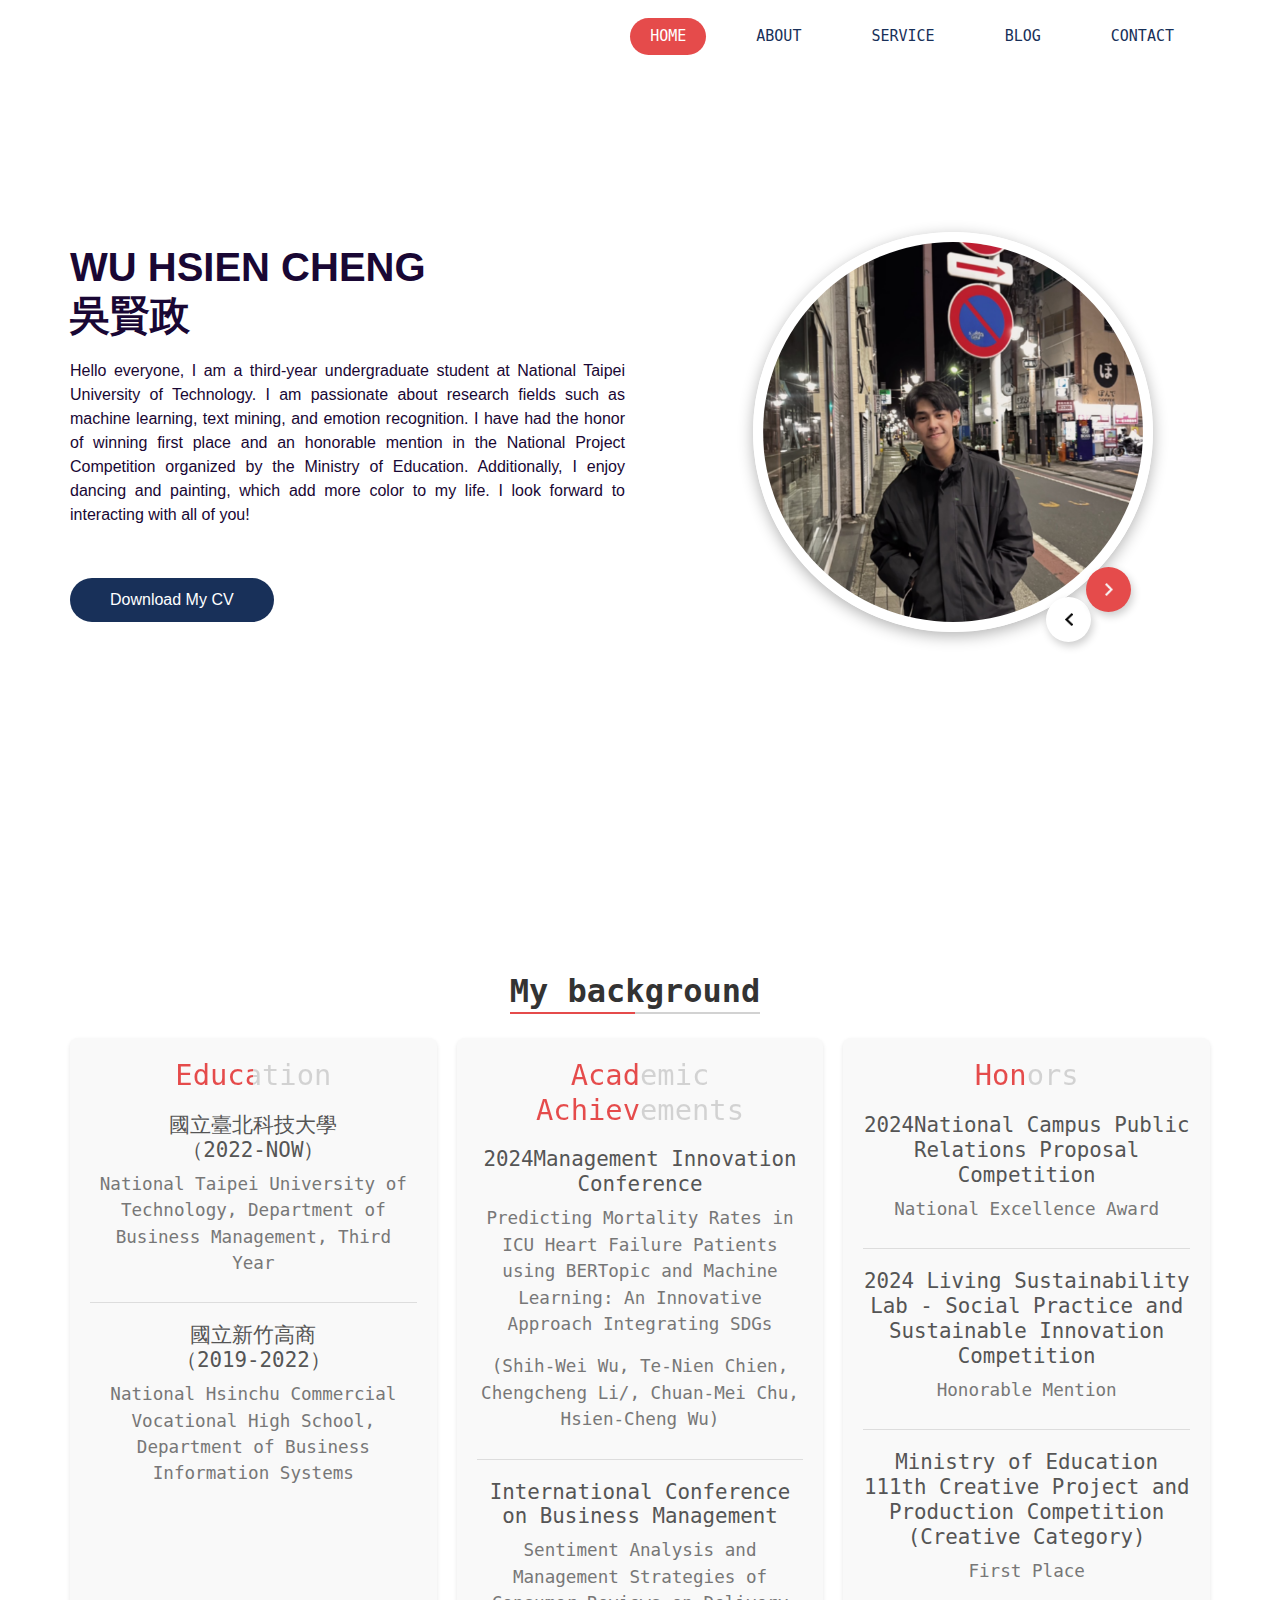
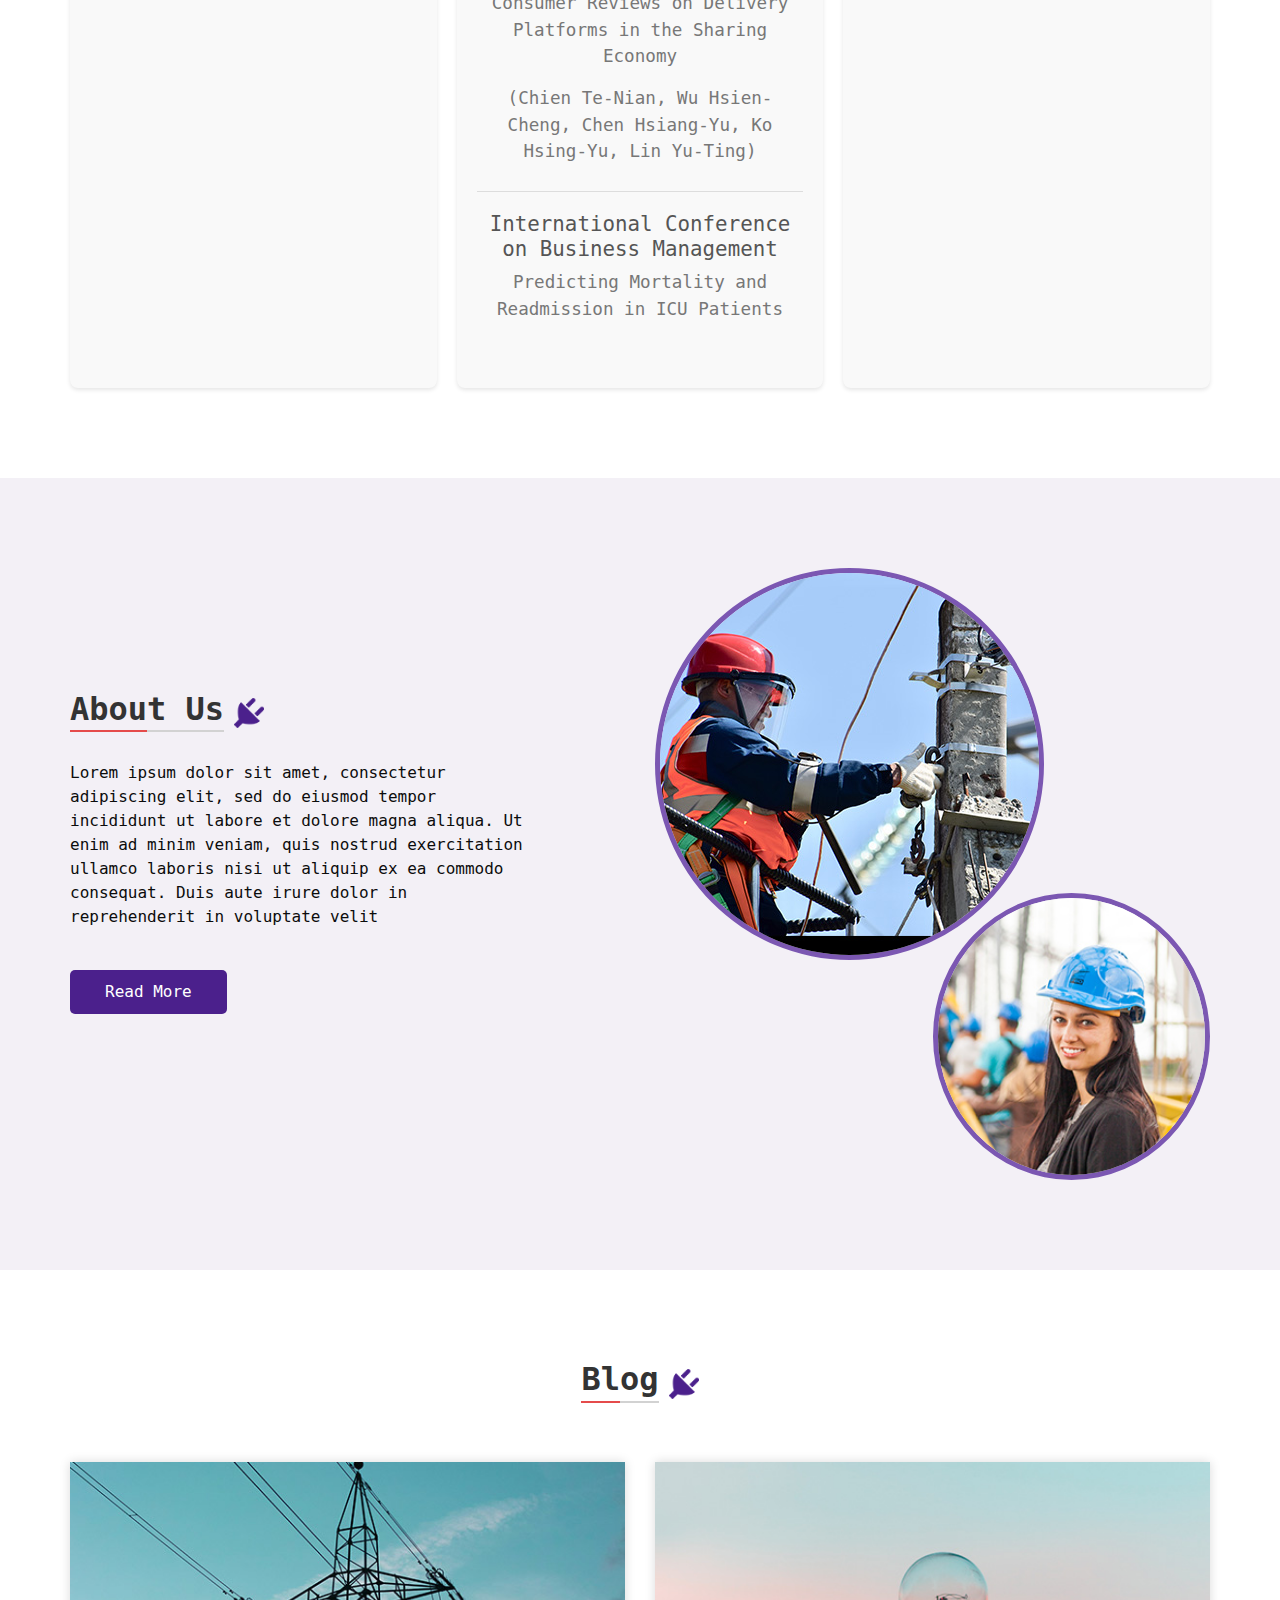
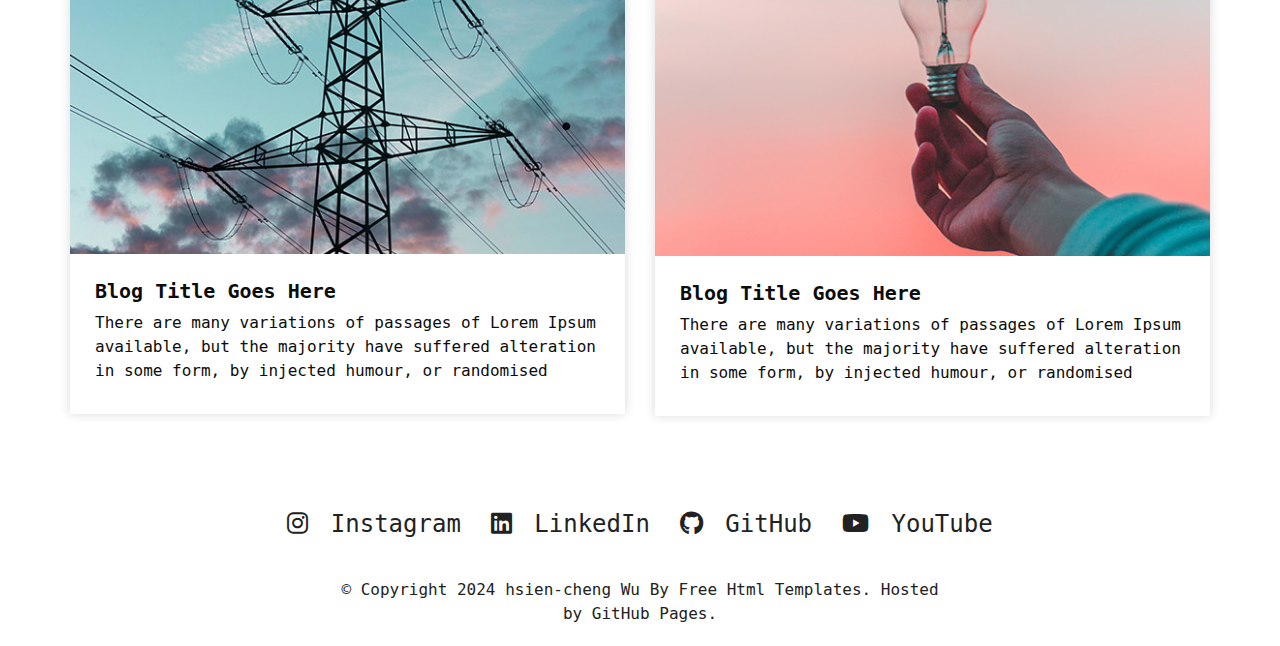
==== index.html @ a1e7399a "Add files via upload" ====
<!DOCTYPE html>
<html>

<head>
  <!-- Basic -->
  <meta charset="utf-8" />
  <meta http-equiv="X-UA-Compatible" content="IE=edge" />
  <!-- Mobile Metas -->
  <meta name="viewport" content="width=device-width, initial-scale=1, shrink-to-fit=no" />
  <!-- Site Metas -->
  <meta name="keywords" content="" />
  <meta name="description" content="" />
  <meta name="author" content="" />


  <!-- slider stylesheet -->
  <link rel="stylesheet" type="text/css" href="https://cdnjs.cloudflare.com/ajax/libs/OwlCarousel2/2.1.3/assets/owl.carousel.min.css" />

  <!-- bootstrap core css -->
  <link rel="stylesheet" type="text/css" href="css/bootstrap.css" />

  <!-- fonts style -->
  <link href="https://fonts.googleapis.com/css?family=Poppins:400,600,700&display=swap" rel="stylesheet">
  <!-- Custom styles for this template -->
  <link href="css/style.css" rel="stylesheet" />
  <!-- responsive style -->
  <link href="css/responsive.css" rel="stylesheet" />
  <link rel="stylesheet" href="https://cdnjs.cloudflare.com/ajax/libs/font-awesome/6.0.0-beta3/css/all.min.css">

</head>

<body>

  <div class="hero_area">
    <!-- header section strats -->
    <header class="header_section">
      <div class="container">
        <nav class="navbar navbar-expand-lg custom_nav-container ">
     
          <button class="navbar-toggler" type="button" data-toggle="collapse" data-target="#navbarSupportedContent" aria-controls="navbarSupportedContent" aria-expanded="false" aria-label="Toggle navigation">
            <span class="s-1"> </span>
            <span class="s-2"> </span>
            <span class="s-3"> </span>
          </button>

          <div class="collapse navbar-collapse" id="navbarSupportedContent">
            <div class="d-flex ml-auto flex-column flex-lg-row align-items-center">
              <ul class="navbar-nav  ">
                <li class="nav-item active">
                  <a class="nav-link" href="index.html">Home <span class="sr-only">(current)</span></a>
                </li>
                <li class="nav-item">
                  <a class="nav-link" href="about.html"> About</a>
                </li>
                <li class="nav-item">
                  <a class="nav-link" href="service.html"> Service </a>
                </li>
                <li class="nav-item">
                  <a class="nav-link" href="blog.html"> Blog </a>
                </li>
                <li class="nav-item">
                  <a class="nav-link" href="contact.html">Contact </a>
                </li>
              </ul>
            </div>
          </div>
        </nav>
      </div>
    </header>
    <!-- end header section -->
    <!-- slider section -->
    <section class=" slider_section ">
      <div class="container">
        <div class="row">
          <div class="col-md-6 ">
            <div class="detail_box">
              <h1>
                Wu 
                Hsien 
                cheng<br>
                 吳賢政
              </h1>
              <p>
                Hello everyone, I am a third-year undergraduate student at National Taipei University of Technology. I am passionate about research fields such as machine learning, text mining, and emotion recognition. I have had the honor of winning first place and an honorable mention in the National Project Competition organized by the Ministry of Education. Additionally, I enjoy dancing and painting, which add more color to my life. I look forward to interacting with all of you!
              </p>
              <a href="" class="">
                Download My CV
            </div>
          </div>
          <div class="col-lg-5 col-md-6 offset-lg-1">
            <div class="img_content">
              <div class="img_container">
                <div id="carouselExampleControls" class="carousel slide" data-ride="carousel">
                  <div class="carousel-inner">
                    <div class="carousel-item active">
                      <div class="img-box">
                        <img src="images/My photo.jpg" alt="">
                      </div>
                    </div>
                    <div class="carousel-item">
                      <div class="img-box">
                        <img src="images/My photo.jpg" alt="">
                      </div>
                    </div>
                    <div class="carousel-item">
                      <div class="img-box">
                        <img src="images/My photo.jpg" alt="">
                      </div>
                    </div>
                  </div>
                </div>
              </div>
              <a class="carousel-control-prev" href="#carouselExampleControls" role="button" data-slide="prev">
                <span class="sr-only">Previous</span>
              </a>
              <a class="carousel-control-next" href="#carouselExampleControls" role="button" data-slide="next">
                <span class="sr-only">Next</span>
              </a>
            </div>

          </div>
        </div>
      </div>
    </section>
    <!-- end slider section -->
  </div>


  <!-- service section -->
  <section class="service_section layout_padding">
    <div class="container">
      <div class="heading_container">
        <h2>
          
          My background
         
        </h2>
       
      </div>

      <div class="three-columns">
        <section id="education">
          <h2>Education</h2>
          <div class="education-item">
            <h3>國立臺北科技大學<br>
              （2022-NOW）</h3>
            <p>National Taipei University of Technology, Department of Business Management, Third Year</p>
          </div>
          <div class="education-item">
            <h3>國立新竹高商<br>
              （2019-2022）</h3>
            <p>National Hsinchu Commercial Vocational High School, Department of Business Information Systems</p>
          </div>
          
        </section>
      
        <section id="academic-services">
          <h2>Academic Achievements</h2>
          <div class="service-item">
            
            <h3>2024Management Innovation Conference</h3>
            <p>Predicting Mortality Rates in ICU Heart Failure Patients using BERTopic and Machine Learning: An Innovative Approach Integrating SDGs</p>
            <p>(Shih-Wei Wu, Te-Nien Chien, Chengcheng Li/, Chuan-Mei Chu, Hsien-Cheng Wu)</p>
          </div>
          <div class="service-item">
            <h3>International Conference on Business Management</h3>
            <p>Sentiment Analysis and Management Strategies of Consumer Reviews on Delivery Platforms in the Sharing Economy</p>
            <p>(Chien Te-Nian, Wu Hsien-Cheng, Chen Hsiang-Yu, Ko Hsing-Yu, Lin Yu-Ting)</p>
          </div>
          <div class="service-item">
            <h3>International Conference on Business Management</h3>
            <p>Predicting Mortality and Readmission in ICU Patients</p>
          </div>
        
          <!-- Add more items here -->
        </section>
      
        <section id="honors">
          <h2>Honors</h2>
          <div class="honor-item">
            <h3>2024National Campus Public Relations Proposal Competition</h3>
            <p>National Excellence Award</p>
          </div>
          <div class="honor-item">
            <h3>2024 Living Sustainability Lab - Social Practice and Sustainable Innovation Competition</h3>
            <p>Honorable Mention</p>
          </div>
          <div class="honor-item">
            <h3>Ministry of Education 111th Creative Project and Production Competition (Creative Category)</h3>
            <p>First Place</p>
          </div>
          <!-- Add more items here -->
        </section>
      </div>
      
      
        
  </div>
</section>

        
  </section>
  <!-- end service section -->

  <!-- about section -->
  <section class="about_section layout_padding">
    <div class="container">
      <div class="row">
        <div class="col-md-6">
          <div class="detail-box">
            <div class="heading_container">
              <h2>
                About Us
              </h2>
              <img src="images/plug.png" alt="">
            </div>
            <p>
              Lorem ipsum dolor sit amet, consectetur adipiscing elit, sed do
              eiusmod tempor incididunt ut labore et dolore magna aliqua. Ut
              enim ad minim veniam, quis nostrud exercitation ullamco laboris
              nisi ut aliquip ex ea commodo consequat. Duis aute irure dolor
              in reprehenderit in voluptate velit
            </p>
            <a href="">
              Read More
            </a>
          </div>
        </div>
        <div class="col-md-6">
          <div class="img_container">
            <div class="img-box b1">
              <img src="images/about-img1.jpg" alt="" />
            </div>
            <div class="img-box b2">
              <img src="images/about-img2.jpg" alt="" />
            </div>
          </div>

        </div>

      </div>
    </div>
  </section>

  <!-- end about section -->




  <!-- blog section -->

  <section class="blog_section layout_padding">
    <div class="container">
      <div class="heading_container">
        <h2>
          Blog
        </h2>
        <img src="images/plug.png" alt="">
      </div>
      <div class="row">
        <div class="col-md-6">
          <div class="box">
            <div class="img-box">
              <img src="images/blog1.jpg" alt="">
            </div>
            <div class="detail-box">
              <h5>
                Blog Title Goes Here
              </h5>
              <p>
                There are many variations of passages of Lorem Ipsum available, but the majority have suffered alteration in some form, by injected humour, or randomised
              </p>
            </div>
          </div>
        </div>
        <div class="col-md-6">
          <div class="box">
            <div class="img-box">
              <img src="images/blog2.jpg" alt="">
            </div>
            <div class="detail-box">
              <h5>
                Blog Title Goes Here
              </h5>
              <p>
                There are many variations of passages of Lorem Ipsum available, but the majority have suffered alteration in some form, by injected humour, or randomised
              </p>
            </div>
          </div>
        </div>
      </div>
    </div>
  </section>

  <!-- end blog section -->



  <!-- contact section -->

  
  <ul class="social-links">
    <li><a href="https://www.instagram.com/elliswu0918" target="_blank"><i class="fa-brands fa-instagram"></i> Instagram</a></li>
    <li><a href="https://www.linkedin.com/in/hsien-cheng-ellis-wu-6a1044297/" target="_blank"><i class="fa-brands fa-linkedin"></i> LinkedIn</a></li>
    <li><a href="https://github.com/elliswu0918" target="_blank"><i class="fa-brands fa-github"></i> GitHub</a></li>
    <li><a href="https://www.youtube.com/@elliswu0918" target="_blank"><i class="fa-brands fa-youtube"></i> YouTube</a></li>
  </ul>
  
  

  <!-- end contact section -->


  <!-- info section -->

 

  <!-- end info section -->

  <!-- footer section -->
  <footer class="container-fluid footer_section">
    <div class="container">
      <div class="row">
        <div class="col-lg-7 col-md-9 mx-auto">
          <p>
            &copy; Copyright 2024 hsien-cheng Wu By
            <a href="https://html.design/">Free Html Templates.</a>
            <a>Hosted by </a>
            <a href="https://html.design/">GitHub Pages.</a>
          </p>
        </div>
      </div>
    </div>
  </footer>
  <!-- footer section -->


  <script src="js/jquery-3.4.1.min.js"></script>
  <script src="js/bootstrap.js"></script>

</body>

</html>
---- css/style.css ----
body {
  font-family: "monospace", sans-serif;
  color: #0c0c0c;
  background-color: #ffffff;
}

.layout_padding {
  padding-top: 90px;
  padding-bottom: 90px;
}

.layout_padding2 {
  padding-top: 45px;
  padding-bottom: 45px;
}

.layout_padding2-top {
  padding-top: 45px;
}

.layout_padding2-bottom {
  padding-bottom: 45px;
}

.layout_padding-top {
  padding-top: 90px;
}

.layout_padding-bottom {
  padding-bottom: 90px;
}

.heading_container {
  display: -webkit-box;
  display: -ms-flexbox;
  display: flex;
  -webkit-box-pack: start;
      -ms-flex-pack: start;
          justify-content: flex-start;
  -webkit-box-align: center;
      -ms-flex-align: center;
          align-items: center;
  text-align: center;
}
.heading_container h2 {
  position: relative;
  font-weight: bold;
  margin-right: 10px;
  text-align: left; /* 靠左對齊 */
  color: rgb(51, 51, 51); /* 設置文字顏色 */
}

.heading_container h2:after {
  content: ""; /* 添加底線 */
  display: block; /* 顯示為區塊 */
  position: absolute; /* 絕對定位 */
  bottom: -4px; /* 增加底線位置的值以分開文字 */
  left: 0; /* 左對齊 */
  width: 100%; /* 寬度填滿 */
  height: 2px; /* 高度 */
  background: linear-gradient(to right, #E54B4B 50%, #D2D2D2 50%); /* 漸變顏色 */
}



.heading_container img {
  width: 30px;
}

/*header section*/
.hero_area {
  height: 98vh;
  position: relative;
  display: -webkit-box;
  display: -ms-flexbox;
  display: flex;
  -webkit-box-orient: vertical;
  -webkit-box-direction: normal;
      -ms-flex-direction: column;
          flex-direction: column;
  background-color: #ffffff;
}

.sub_page .hero_area {
  height: auto;
}

.header_section .container {
  padding: 0;
}

.header_section .nav_container {
  margin: 0 auto;
}

.custom_nav-container .navbar-nav .nav-item .nav-link {
  padding: 7px 20px;
  margin: 10px 15px;
  color: #183059 ;
  text-align: center;
  border-radius: 35px;
  text-transform: uppercase;
  font-size: 15px;
}

.custom_nav-container .navbar-nav .nav-item.active .nav-link, .custom_nav-container .navbar-nav .nav-item:hover .nav-link {
  background-color: #E54B4B;
  color: #ffffff;
}

a,
a:hover,
a:focus {
  text-decoration: none;
}

a:hover,
a:focus {
  color: initial;
}

.btn,
.btn:focus {
  outline: none !important;
  -webkit-box-shadow: none;
          box-shadow: none;
}

.custom_nav-container .nav_search-btn {
  background-image: url(../images/search-icon.png);
  background-size: 22px;
  background-repeat: no-repeat;
  background-position-y: 7px;
  width: 35px;
  height: 35px;
  padding: 0;
  border: none;
}

.navbar-brand {
  display: -webkit-box;
  display: -ms-flexbox;
  display: flex;
  -webkit-box-align: center;
      -ms-flex-align: center;
          align-items: center;
}

.navbar-brand img {
  margin-right: 5px;
  width: 35px;
}

.navbar-brand span {
  font-size: 22px;
  font-weight: 700;
  color: #190734 ;
}

.custom_nav-container {
  z-index: 99999;
}

.navbar-expand-lg .navbar-collapse {
  -webkit-box-align: end;
      -ms-flex-align: end;
          align-items: flex-end;
}

.custom_nav-container .navbar-toggler {
  outline: none;
}

.custom_nav-container .navbar-toggler {
  padding: 0;
  width: 37px;
  height: 42px;
}

.custom_nav-container .navbar-toggler span {
  display: block;
  width: 35px;
  height: 4px;
  background-color: #190734;
  margin: 7px 0;
  -webkit-transition: all .3s;
  transition: all .3s;
}

.custom_nav-container .navbar-toggler[aria-expanded="true"] .s-1 {
  -webkit-transform: rotate(45deg);
          transform: rotate(45deg);
  margin: 0;
  margin-bottom: -4px;
}

.custom_nav-container .navbar-toggler[aria-expanded="true"] .s-2 {
  display: none;
}

.custom_nav-container .navbar-toggler[aria-expanded="true"] .s-3 {
  -webkit-transform: rotate(-45deg);
          transform: rotate(-45deg);
  margin: 0;
  margin-top: -4px;
}

.custom_nav-container .navbar-toggler[aria-expanded="false"] .s-1,
.custom_nav-container .navbar-toggler[aria-expanded="false"] .s-2,
.custom_nav-container .navbar-toggler[aria-expanded="false"] .s-3 {
  -webkit-transform: none;
          transform: none;
}

/*end header section*/
/* slider section */
.slider_section {
  -webkit-box-flex: 1;
      -ms-flex: 1;
          flex: 1;
  display: -webkit-box;
  display: -ms-flexbox;
  display: flex;
  -webkit-box-align: center;
      -ms-flex-align: center;
          align-items: center;
  position: relative;
  z-index: 2;
  color: #3b3a3a;
  padding-bottom: 90px;
}

.slider_section .row {
  -webkit-box-align: center;
      -ms-flex-align: center;
          align-items: center;
}

.slider_section .detail_box {
  color: #190734 ;
  font-family: 'Verdana', sans-serif; 
}

.slider_section .detail_box h1 {
  text-transform: uppercase;
  font-weight: bold;
}

.slider_section .detail_box p {
  margin-top: 20px;
}

.slider_section .detail_box a {
  display: inline-block;
  padding: 10px 40px;
  background-color: #183059;
  color: #ffffff;
  border-radius: 35px;
  margin-top: 35px;
}

.slider_section .detail_box a:hover {
  background-color: #E54B4B;
}

.slider_section .detail_box {
  text-align: justify;
}

.slider_section .img_container {
  border: 7px solid #E54B4B;
  border-radius: 90%;
  overflow: hidden;
}

.slider_section .img_container div#carouselExampleContarols {
  width: 50%;
  position: unset;
}

.slider_section .img_container .img-box img {
  width: 80%;
  height: auto; /* 自動調整高度以保持比例 */
  object-fit: cover; /* 使圖片保持比例並填滿容器 */
}
.slider_section .img_container div#carouselExampleContarols {
  width: 100%; /* 使其填滿容器 */
  position: relative; /* 若需要相對定位 */
}

.slider_section .img_container {
  border: 10px solid #ffffff;
  border-radius: 80%; /* 圓形 */
  overflow: hidden; /* 隱藏超出部分 */
  display: flex; /* 居中內容 */
  justify-content: center;
  align-items: center;
  width: 400px; /* 根據需要設置寬度 */
  height: 400px; /* 根據需要設置高度 */
  box-shadow: 0 4px 15px rgba(0, 0, 0, 0.3); /* 添加陰影 */
}


.slider_section .img_container .img-box img {
  width: 100%; /* 使圖片寬度填滿容器 */
  height: 100%; /* 使圖片高度填滿容器 */
  object-fit: cover; /* 保持比例並填滿容器 */
}


.slider_section .carousel-control-prev,
.slider_section .carousel-control-next {
  top: initial;
  left: initial;
  bottom: 5%;
  right: 10%;
  width: 45px;
  height: 45px;
  border: none;
  border-radius: 100%;
  opacity: 1;
  background-repeat: no-repeat;
  background-size: 8px;
  background-position: center;
}

.slider_section .carousel-control-prev {
  background-image: url(../images/prev.png);
  background-color: #ffffff;
  -webkit-transform: translate(-85px, 30px);
          transform: translate(-85px, 30px);
  box-shadow: 2px 4px 8px rgba(0, 0, 0, 0.2); /* 添加陰影 */
}

.slider_section .carousel-control-next {
  background-image: url(../images/next.png);
  background-color: #E54B4B;
  -webkit-transform: translate(-45px, 0);
          transform: translate(-45px, 0);
  box-shadow: 2px 4px 8px rgba(0, 0, 0, 0.2); /* 添加陰影 */
}



.service_section {
  text-align: center;
}

.service_section .heading_container {
  -webkit-box-pack: center;
      -ms-flex-pack: center;
          justify-content: center;
}

.service_section .service_container {
  display: -webkit-box;
  display: -ms-flexbox;
  display: flex;
  -webkit-box-pack: center;
      -ms-flex-pack: center;
          justify-content: center;
  padding: 35px 0;
  -ms-flex-wrap: wrap;
      flex-wrap: wrap;
}

.service_section .service_container .box {
  margin: 25px 1%;
  -ms-flex-preferred-size: 31%;
      flex-basis: 31%;
  padding: 35px 25px 25px;
  border-radius: 15px;
  -webkit-box-shadow: 0 0 10px 0 rgba(0, 0, 0, 0.15);
          box-shadow: 0 0 10px 0 rgba(0, 0, 0, 0.15);
  border-top: 15px solid transparent;
  overflow: hidden;
  -webkit-transition: all .1s;
  transition: all .1s;
}

.service_section .service_container .box .img-box {
  display: -webkit-box;
  display: -ms-flexbox;
  display: flex;
  -webkit-box-pack: center;
      -ms-flex-pack: center;
          justify-content: center;
  -webkit-box-align: center;
      -ms-flex-align: center;
          align-items: center;
  height: 125px;
}

.service_section .service_container .box .img-box img {
  width: 90px;
}

.service_section .service_container .box .detail-box {
  margin-top: 25px;
}

.service_section .service_container .box .detail-box h5 {
  color: #2e0e5f;
  font-weight: 600;
  position: relative;
}
/* General styling for the sections */
.three-columns {
  display: flex;
  justify-content: space-between;
  gap: 20px;
  margin-top: 20px;
}

.three-columns section {
  flex: 1;
  background-color: #f9f9f9;
  padding: 20px;
  border-radius: 8px;
  box-shadow: 0 2px 4px rgba(0, 0, 0, 0.1);
}

.three-columns h2 {
  font-size: 1.8em;
  text-align: center;
  margin-bottom: 15px;
  color: #333;
  background: linear-gradient(to right, #E54B4B 50%, #D2D2D2 50%);
  -webkit-background-clip: text; /* 對文本應用背景漸變 */
  -webkit-text-fill-color: transparent; /* 使文字填充透明，顯示背景 */
  padding-bottom: 5px; /* 調整底線和文字之間的距離 */
  position: relative; /* 為添加底線做準備 */
}




.education-item, .service-item, .honor-item {
  margin-bottom: 20px;
  padding-bottom: 10px;
  border-bottom: 1px solid #ddd;
}

.education-item:last-child, .service-item:last-child, .honor-item:last-child {
  border-bottom: none;
}

.education-item h3, .service-item h3, .honor-item h3 {
  font-size: 1.3em;
  color: #555;
}

.education-item p, .service-item p, .honor-item p {
  font-size: 1.1em;
  color: #777;
}

/* Make sure sections are stacked vertically on smaller screens */
@media (max-width: 768px) {
  .three-columns {
    flex-direction: column;
  }
}


.service_section .service_container .box:hover, .service_section .service_container .box.active {
  border-top: 15px solid #512a97;
}

.service_section .btn-box {
  display: -webkit-box;
  display: -ms-flexbox;
  display: flex;
  -webkit-box-pack: center;
      -ms-flex-pack: center;
          justify-content: center;
  margin-top: 25px;
}

.service_section .btn-box a {
  display: inline-block;
  padding: 10px 35px;
  background-color: #4b208c;
  color: #ffffff;
  border-radius: 35px;
}

.service_section .btn-box a:hover {
  background-color: #5625a1;
}

.about_section {
  background-color: #f3f0f6;
}

.about_section .row {
  -webkit-box-align: center;
      -ms-flex-align: center;
          align-items: center;
}

.about_section .img_container {
  display: -webkit-box;
  display: -ms-flexbox;
  display: flex;
  -webkit-box-orient: vertical;
  -webkit-box-direction: normal;
      -ms-flex-direction: column;
          flex-direction: column;
}

.about_section .img_container .img-box {
  border: 5px solid #7b57b2;
  border-radius: 100%;
  overflow: hidden;
}

.about_section .img_container .img-box.b1 {
  width: 70%;
}

.about_section .img_container .img-box.b2 {
  width: 50%;
  margin-left: auto;
  margin-top: -12%;
}

.about_section .img_container .img-box img {
  width: 100%;
}

.about_section .detail-box {
  margin-right: 15%;
}

.about_section .detail-box p {
  margin-top: 25px;
}

.about_section .detail-box a {
  display: inline-block;
  padding: 10px 35px;
  background-color: #4b208c;
  color: #ffffff;
  border-radius: 5px;
  margin: 25px 0 45px 0;
}

.about_section .detail-box a:hover {
  background-color: #5625a1;
}

.blog_section .heading_container {
  -webkit-box-pack: center;
      -ms-flex-pack: center;
          justify-content: center;
}

.blog_section .heading_container h2::before {
  background-color: #ffffff;
}

.blog_section .box {
  margin-top: 55px;
  background-color: #ffffff;
  -webkit-box-shadow: 0 0 10px 0 rgba(0, 0, 0, 0.15);
          box-shadow: 0 0 10px 0 rgba(0, 0, 0, 0.15);
}

.blog_section .box .img-box {
  position: relative;
}

.blog_section .box .img-box img {
  width: 100%;
}

.blog_section .box .detail-box {
  padding: 25px 25px 15px;
}

.blog_section .box .detail-box h5 {
  font-weight: bold;
}

.contact_section {
  position: relative;
}

.contact_section form {
  margin-top: 45px;
  padding-right: 35px;
}

.contact_section input {
  width: 100%;
  border: none;
  height: 50px;
  margin-bottom: 25px;
  padding-left: 25px;
  background-color: transparent;
  outline: none;
  color: #101010;
  -webkit-box-shadow: 0px 2px 5px 0px rgba(0, 0, 0, 0.16);
  box-shadow: 0px 2px 5px 0px rgba(0, 0, 0, 0.16);
}

.contact_section input::-webkit-input-placeholder {
  color: #737272;
}

.contact_section input:-ms-input-placeholder {
  color: #737272;
}

.contact_section input::-ms-input-placeholder {
  color: #737272;
}

.contact_section input::placeholder {
  color: #737272;
}

.contact_section input.message-box {
  height: 120px;
}

.contact_section button {
  border: none;
  display: inline-block;
  padding: 12px 45px;
  background-color: #4b208c;
  color: #ffffff;
  border-radius: 0px;
  margin-top: 35px;
}

.contact_section button:hover {
  background-color: #5625a1;
}

.contact_section .map_container {
  height: 100%;
  min-height: 325px;
}

.contact_section .map_container .map-responsive {
  height: 100%;
}

.footer_bg {
  background-image: url(../images/footer-bg.png);
  background-size: cover;
  background-position: top;
}

/* info section */
.info_section {
  background-color: #190734;
  color: #ffffff;
}

.info_section h6 {
  font-weight: bold;
}

.info_section .info_contact {
  margin-top: 60px;
  margin-bottom: 45px;
}

.info_section .info_contact .col-md-4 {
  display: -webkit-box;
  display: -ms-flexbox;
  display: flex;
  -webkit-box-pack: center;
      -ms-flex-pack: center;
          justify-content: center;
}

.info_section .info_contact a {
  color: #ffffff;
}

.info_section .info_contact img {
  max-width: 100%;
  margin-right: 10px;
}

.info_section .info_form {
  margin: 0 auto;
  margin-bottom: 45px;
}

.info_section .info_form h4 {
  text-transform: uppercase;
  text-align: center;
  margin-bottom: 20px;
}

.info_section .info_form form {
  display: -webkit-box;
  display: -ms-flexbox;
  display: flex;
  -webkit-box-align: center;
      -ms-flex-align: center;
          align-items: center;
}

.info_section .info_form form input {
  background-color: #ffffff;
  border: none;
  -webkit-box-flex: 2.5;
      -ms-flex: 2.5;
          flex: 2.5;
  outline: none;
  color: #000000;
  min-height: 42.4px;
  padding-left: 15px;
}

.info_section .info_form form input ::-webkit-input-placeholder {
  color: #ffffff;
  opacity: 0.2;
}

.info_section .info_form form input :-ms-input-placeholder {
  color: #ffffff;
  opacity: 0.2;
}

.info_section .info_form form input ::-ms-input-placeholder {
  color: #ffffff;
  opacity: 0.2;
}

.info_section .info_form form input ::placeholder {
  color: #ffffff;
  opacity: 0.2;
}

.info_section .info_form form button {
  -webkit-box-flex: 1;
      -ms-flex: 1;
          flex: 1;
  border: none;
  display: inline-block;
  padding: 10px 30px;
  background-color: #4b208c;
  color: #ffffff;
  border-radius: 0;
  font-size: 15px;
  text-transform: uppercase;
}

.info_section .info_form form button:hover {
  background-color: #5625a1;
}

.info_section .box {
  display: -webkit-box;
  display: -ms-flexbox;
  display: flex;
}

.info_section .info_social {
  display: -webkit-box;
  display: -ms-flexbox;
  display: flex;
}

.info_section .info_social img {
  width: 35px;
  margin-right: 8px;
}

/* end info section */
/* footer section*/
.footer_section {
  display: -webkit-box;
  display: -ms-flexbox;
  display: flex;
  -webkit-box-pack: center;
      -ms-flex-pack: center;
          justify-content: center;
  position: relative;
}

.footer_section p {
  color: #222222;
  margin: 0 auto;
  text-align: center;
  padding: 20px;
}

.footer_section p a {
  color: #222222;
}
.social-links {
  display: flex;
  justify-content: center;
  list-style: none;
  padding: 0;
}

.social-links li {
  margin: 0 15px;
}

.social-links a {
  text-decoration: none;
  color: #222;
  font-size: 1.5em; /* 可調整大小 */
  transition: color 0.3s ease;
}

.social-links a:hover {
  color: #F09433; /* 可以調整懸停顏色 */
}

.social-links i {
  margin-right: 8px; /* 圖標和文字之間的間距 */
}

/*# sourceMappingURL=style.css.map */
---- css/responsive.css ----
@media (max-width: 1120px) {}

@media (max-width: 992px) {

  .hero_area {
    height: auto;
  }

  .header_section {
    padding-top: 10px;
  }

  #navbarSupportedContent {
    margin-top: 25px;
  }

  .slider_section {

    padding-top: 75px;
    padding-bottom: 150px;

  }

  .about_section .img-box {
    margin: 0 5%;
  }

  .about_section .detail-box {
    margin-right: 5%;
  }

  .service_section .service_container .box {
    -ms-flex-preferred-size: 48%;
    flex-basis: 48%;
  }

  .about_section .img_container .img-box.b2 {
    margin-top: -5%;
  }

}

@media (max-width: 768px) {


  .slider_section .detail_box {
    text-align: center;
  }

  .slider_section .img_content {
    margin-top: 55px;
  }

  .contact_section .map_container {
    margin-top: 45px;
  }

  .info_section .info_contact a {
    margin-bottom: 15px;
  }

  .info_section .info_social {
    justify-content: center;
  }

  .service_section .service_container .box {
    flex-basis: 98%;
  }

  .contact_section form {
    padding-right: 0;
  }

  .info_section .info_contact a {
    text-align: center;
  }
}

@media (max-width: 576px) {
  .about_section .img_container .img-box.b1 {
    width: 80%;
  }

  .about_section .img_container .img-box.b2 {
    width: 55%;
  }

  .info_section .info_form form {
    flex-direction: column;
  }

  .info_section .info_form form input {
    width: 100%;
  }

  .info_section .info_form form button {
    margin-top: 15px;
    padding: 10px 40px;
  }
}

@media (max-width: 480px) {}

@media (max-width: 420px) {

  .slider_section .carousel-control-prev,
  .slider_section .carousel-control-next {
    right: 0;
  }
}

@media (max-width: 360px) {}

@media (min-width: 1200px) {
  .container {
    max-width: 1170px;
  }
}
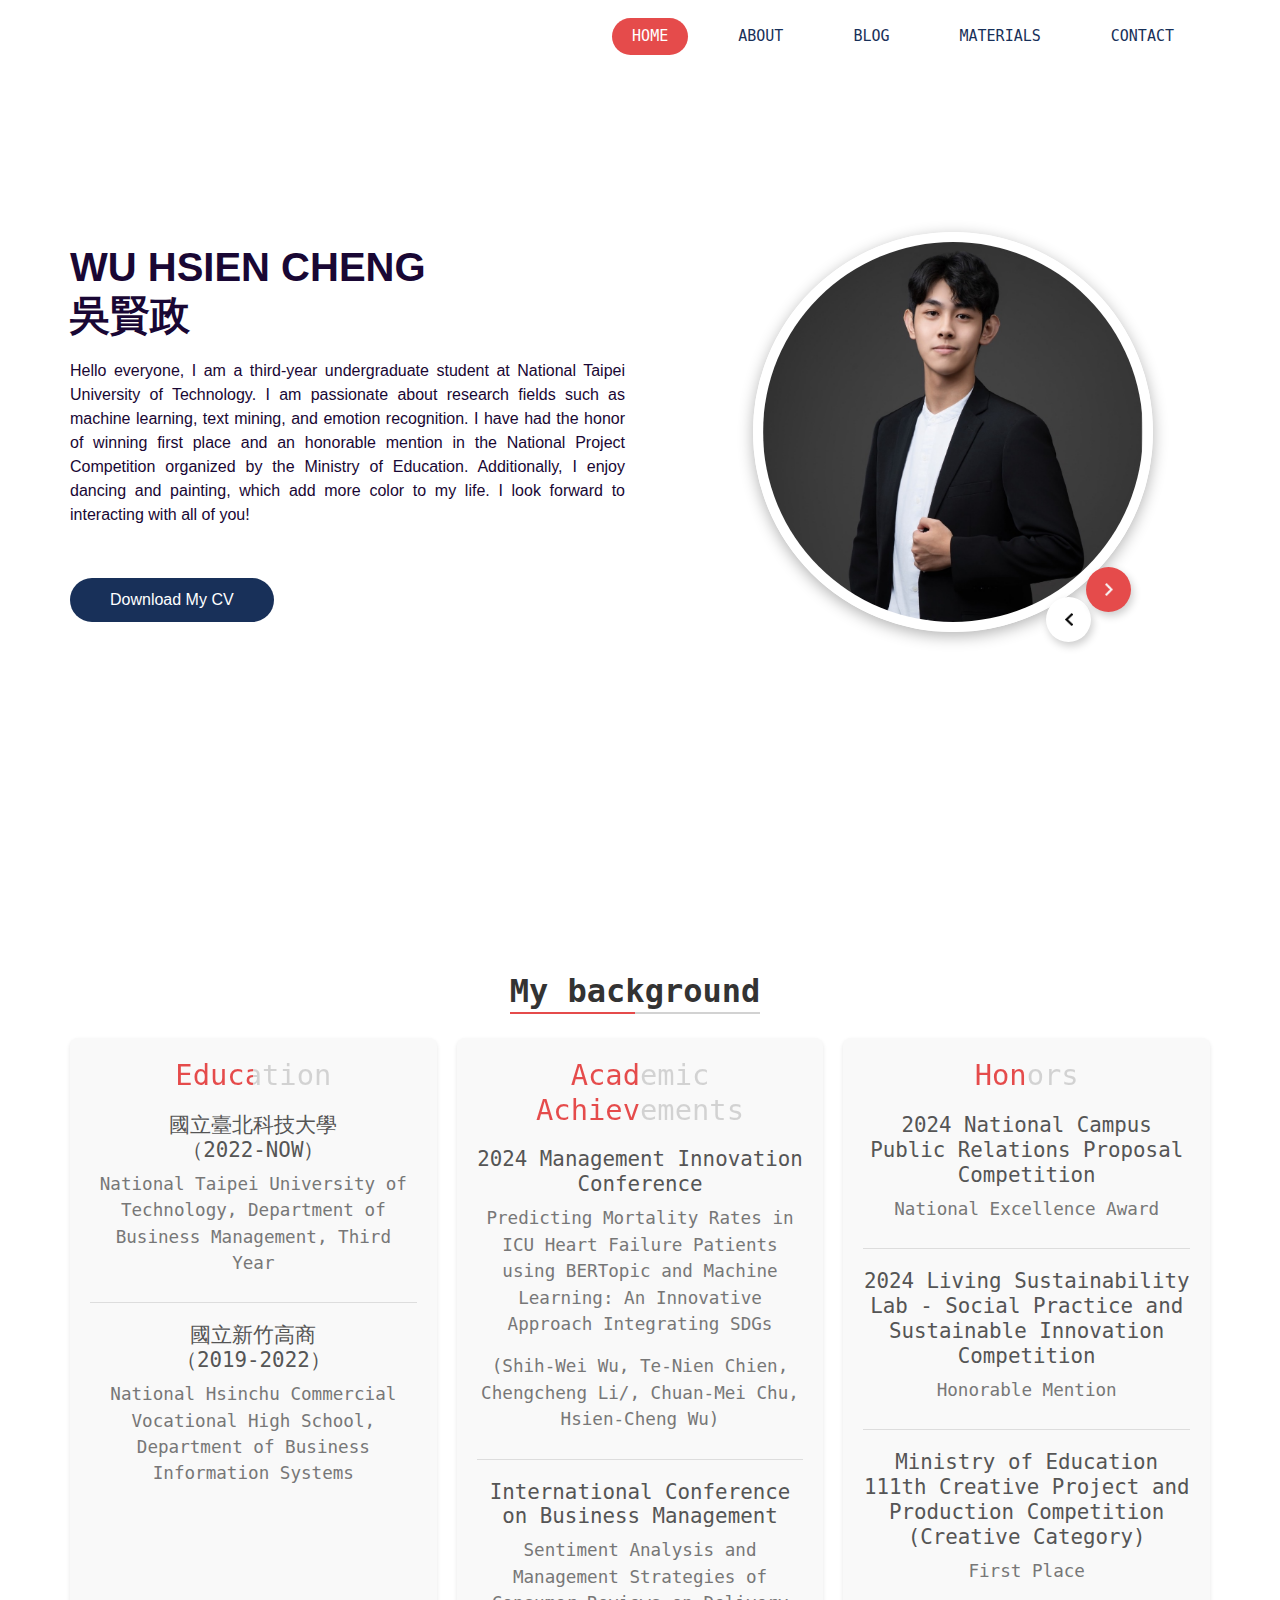
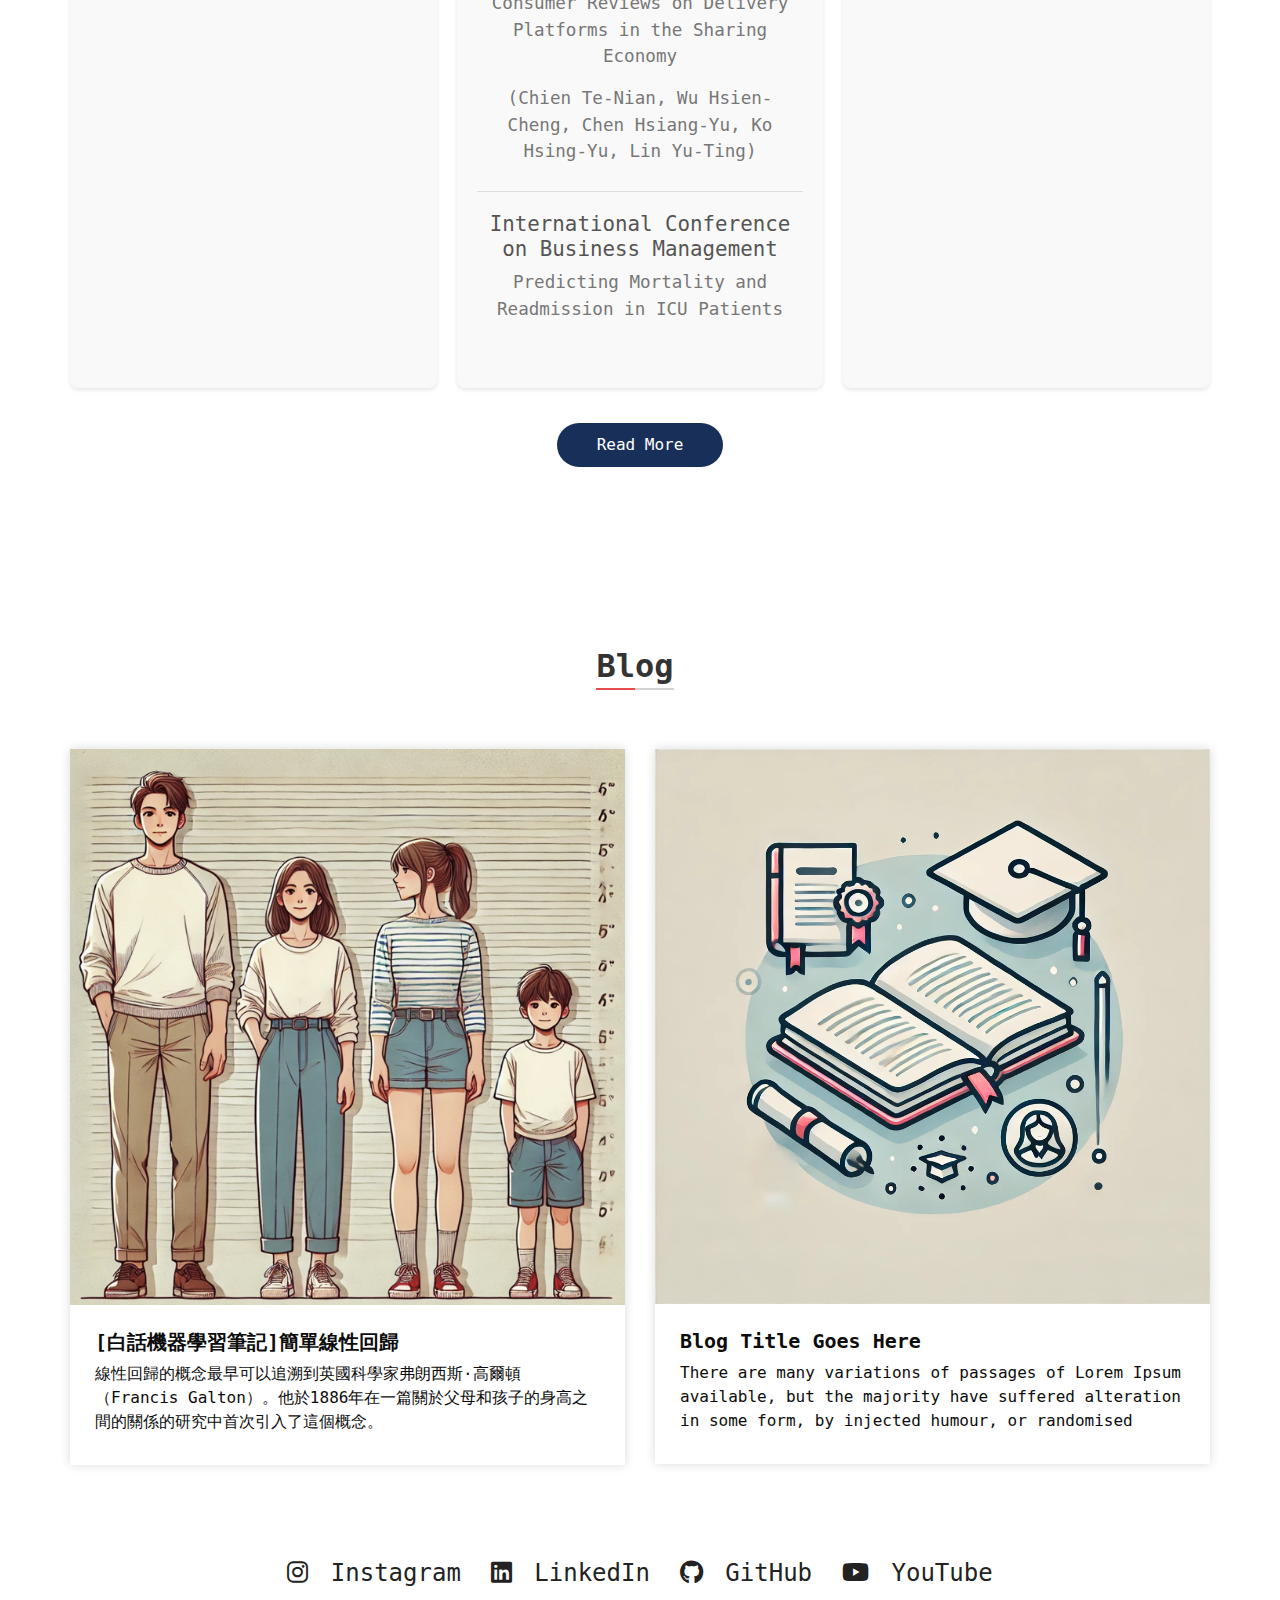
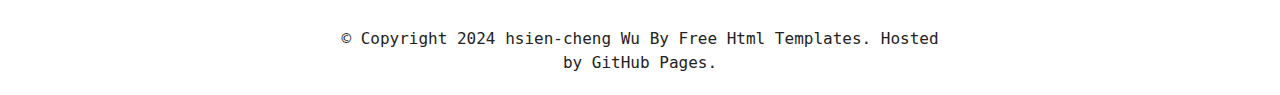
==== commit e4157f53: "Add files via upload" ====
--- a/index.html
+++ b/index.html
@@ -45,25 +45,26 @@
 
           <div class="collapse navbar-collapse" id="navbarSupportedContent">
             <div class="d-flex ml-auto flex-column flex-lg-row align-items-center">
-              <ul class="navbar-nav  ">
+              <ul class="navbar-nav">
                 <li class="nav-item active">
                   <a class="nav-link" href="index.html">Home <span class="sr-only">(current)</span></a>
                 </li>
                 <li class="nav-item">
-                  <a class="nav-link" href="about.html"> About</a>
-                </li>
-                <li class="nav-item">
-                  <a class="nav-link" href="service.html"> Service </a>
-                </li>
-                <li class="nav-item">
-                  <a class="nav-link" href="blog.html"> Blog </a>
-                </li>
-                <li class="nav-item">
-                  <a class="nav-link" href="contact.html">Contact </a>
+                  <a class="nav-link" href="about.html">About</a>
+                </li>
+                <li class="nav-item">
+                  <a class="nav-link" href="service.html">Blog</a>
+                </li>
+                <li class="nav-item">
+                  <a class="nav-link" href="blog.html">Materials</a>
+                </li>
+                <li class="nav-item">
+                  <a class="nav-link" href="contact.html">Contact</a>
                 </li>
               </ul>
             </div>
           </div>
+          
         </nav>
       </div>
     </header>
@@ -131,11 +132,8 @@
     <div class="container">
       <div class="heading_container">
         <h2>
-          
           My background
-         
         </h2>
-       
       </div>
 
       <div class="three-columns">
@@ -151,14 +149,12 @@
               （2019-2022）</h3>
             <p>National Hsinchu Commercial Vocational High School, Department of Business Information Systems</p>
           </div>
-          
         </section>
-      
+
         <section id="academic-services">
           <h2>Academic Achievements</h2>
           <div class="service-item">
-            
-            <h3>2024Management Innovation Conference</h3>
+            <h3>2024 Management Innovation Conference</h3>
             <p>Predicting Mortality Rates in ICU Heart Failure Patients using BERTopic and Machine Learning: An Innovative Approach Integrating SDGs</p>
             <p>(Shih-Wei Wu, Te-Nien Chien, Chengcheng Li/, Chuan-Mei Chu, Hsien-Cheng Wu)</p>
           </div>
@@ -171,14 +167,12 @@
             <h3>International Conference on Business Management</h3>
             <p>Predicting Mortality and Readmission in ICU Patients</p>
           </div>
-        
-          <!-- Add more items here -->
         </section>
-      
+
         <section id="honors">
           <h2>Honors</h2>
           <div class="honor-item">
-            <h3>2024National Campus Public Relations Proposal Competition</h3>
+            <h3>2024 National Campus Public Relations Proposal Competition</h3>
             <p>National Excellence Award</p>
           </div>
           <div class="honor-item">
@@ -189,60 +183,19 @@
             <h3>Ministry of Education 111th Creative Project and Production Competition (Creative Category)</h3>
             <p>First Place</p>
           </div>
-          <!-- Add more items here -->
         </section>
       </div>
-      
-      
-        
-  </div>
-</section>
-
-        
+        <div class="detail_box">
+          <a href="" class="">
+            Read More
+          </a>
+        </div>
+      </div>
+    </div>
   </section>
   <!-- end service section -->
 
-  <!-- about section -->
-  <section class="about_section layout_padding">
-    <div class="container">
-      <div class="row">
-        <div class="col-md-6">
-          <div class="detail-box">
-            <div class="heading_container">
-              <h2>
-                About Us
-              </h2>
-              <img src="images/plug.png" alt="">
-            </div>
-            <p>
-              Lorem ipsum dolor sit amet, consectetur adipiscing elit, sed do
-              eiusmod tempor incididunt ut labore et dolore magna aliqua. Ut
-              enim ad minim veniam, quis nostrud exercitation ullamco laboris
-              nisi ut aliquip ex ea commodo consequat. Duis aute irure dolor
-              in reprehenderit in voluptate velit
-            </p>
-            <a href="">
-              Read More
-            </a>
-          </div>
-        </div>
-        <div class="col-md-6">
-          <div class="img_container">
-            <div class="img-box b1">
-              <img src="images/about-img1.jpg" alt="" />
-            </div>
-            <div class="img-box b2">
-              <img src="images/about-img2.jpg" alt="" />
-            </div>
-          </div>
-
-        </div>
-
-      </div>
-    </div>
-  </section>
-
-  <!-- end about section -->
+ 
 
 
 
@@ -255,20 +208,20 @@
         <h2>
           Blog
         </h2>
-        <img src="images/plug.png" alt="">
+       
       </div>
       <div class="row">
         <div class="col-md-6">
           <div class="box">
             <div class="img-box">
-              <img src="images/blog1.jpg" alt="">
+              <img src="images/blog1.png" alt="">
             </div>
             <div class="detail-box">
               <h5>
-                Blog Title Goes Here
+                [白話機器學習筆記]簡單線性回歸
               </h5>
-              <p>
-                There are many variations of passages of Lorem Ipsum available, but the majority have suffered alteration in some form, by injected humour, or randomised
+              <p class="justify-text">
+                線性回歸的概念最早可以追溯到英國科學家弗朗西斯·高爾頓（Francis Galton）。他於1886年在一篇關於父母和孩子的身高之間的關係的研究中首次引入了這個概念。
               </p>
             </div>
           </div>
@@ -276,7 +229,7 @@
         <div class="col-md-6">
           <div class="box">
             <div class="img-box">
-              <img src="images/blog2.jpg" alt="">
+              <img src="images/blog2.webp" alt="">
             </div>
             <div class="detail-box">
               <h5>
--- a/css/style.css
+++ b/css/style.css
@@ -279,12 +279,12 @@
 }
 
 .slider_section .img_container .img-box img {
-  width: 80%;
+  width: 70%;
   height: auto; /* 自動調整高度以保持比例 */
   object-fit: cover; /* 使圖片保持比例並填滿容器 */
 }
 .slider_section .img_container div#carouselExampleContarols {
-  width: 100%; /* 使其填滿容器 */
+  width: 80%; /* 使其填滿容器 */
   position: relative; /* 若需要相對定位 */
 }
 
@@ -302,9 +302,11 @@
 
 
 .slider_section .img_container .img-box img {
-  width: 100%; /* 使圖片寬度填滿容器 */
-  height: 100%; /* 使圖片高度填滿容器 */
-  object-fit: cover; /* 保持比例並填滿容器 */
+  max-width: 100%;
+  max-height: 100%;
+  width: auto;
+  height: auto;
+  margin-top: 100px;
 }
 
 
@@ -341,7 +343,7 @@
 }
 
 
-
+/*service section*/
 .service_section {
   text-align: center;
 }
@@ -404,6 +406,23 @@
   font-weight: 600;
   position: relative;
 }
+.service_section .detail_box a {
+  display: inline-block;
+  padding: 10px 40px;
+  background-color: #183059;
+  color: #ffffff;
+  border-radius: 35px;
+  margin-top: 35px;
+}
+
+.service_section .detail_box a:hover {
+  background-color: #E54B4B;
+}
+
+.slider_section .detail_box {
+  text-align: justify;
+}
+
 /* General styling for the sections */
 .three-columns {
   display: flex;
@@ -796,6 +815,19 @@
 .footer_section p a {
   color: #222222;
 }
+
+.nav-item.dropdown .dropdown-menu {
+  display: none;
+  opacity: 0;
+  transition: opacity 0.5s ease, transform 0.5s ease;
+  transform: translateY(-20px);
+}
+
+.nav-item.dropdown:hover .dropdown-menu {
+  display: block;
+  opacity: 1;
+  transform: translateY(0);
+}
 .social-links {
   display: flex;
   justify-content: center;
@@ -821,5 +853,5 @@
 .social-links i {
   margin-right: 8px; /* 圖標和文字之間的間距 */
 }
-
-/*# sourceMappingURL=style.css.map */+/*# sourceMappingURL=style.css.map */
+
